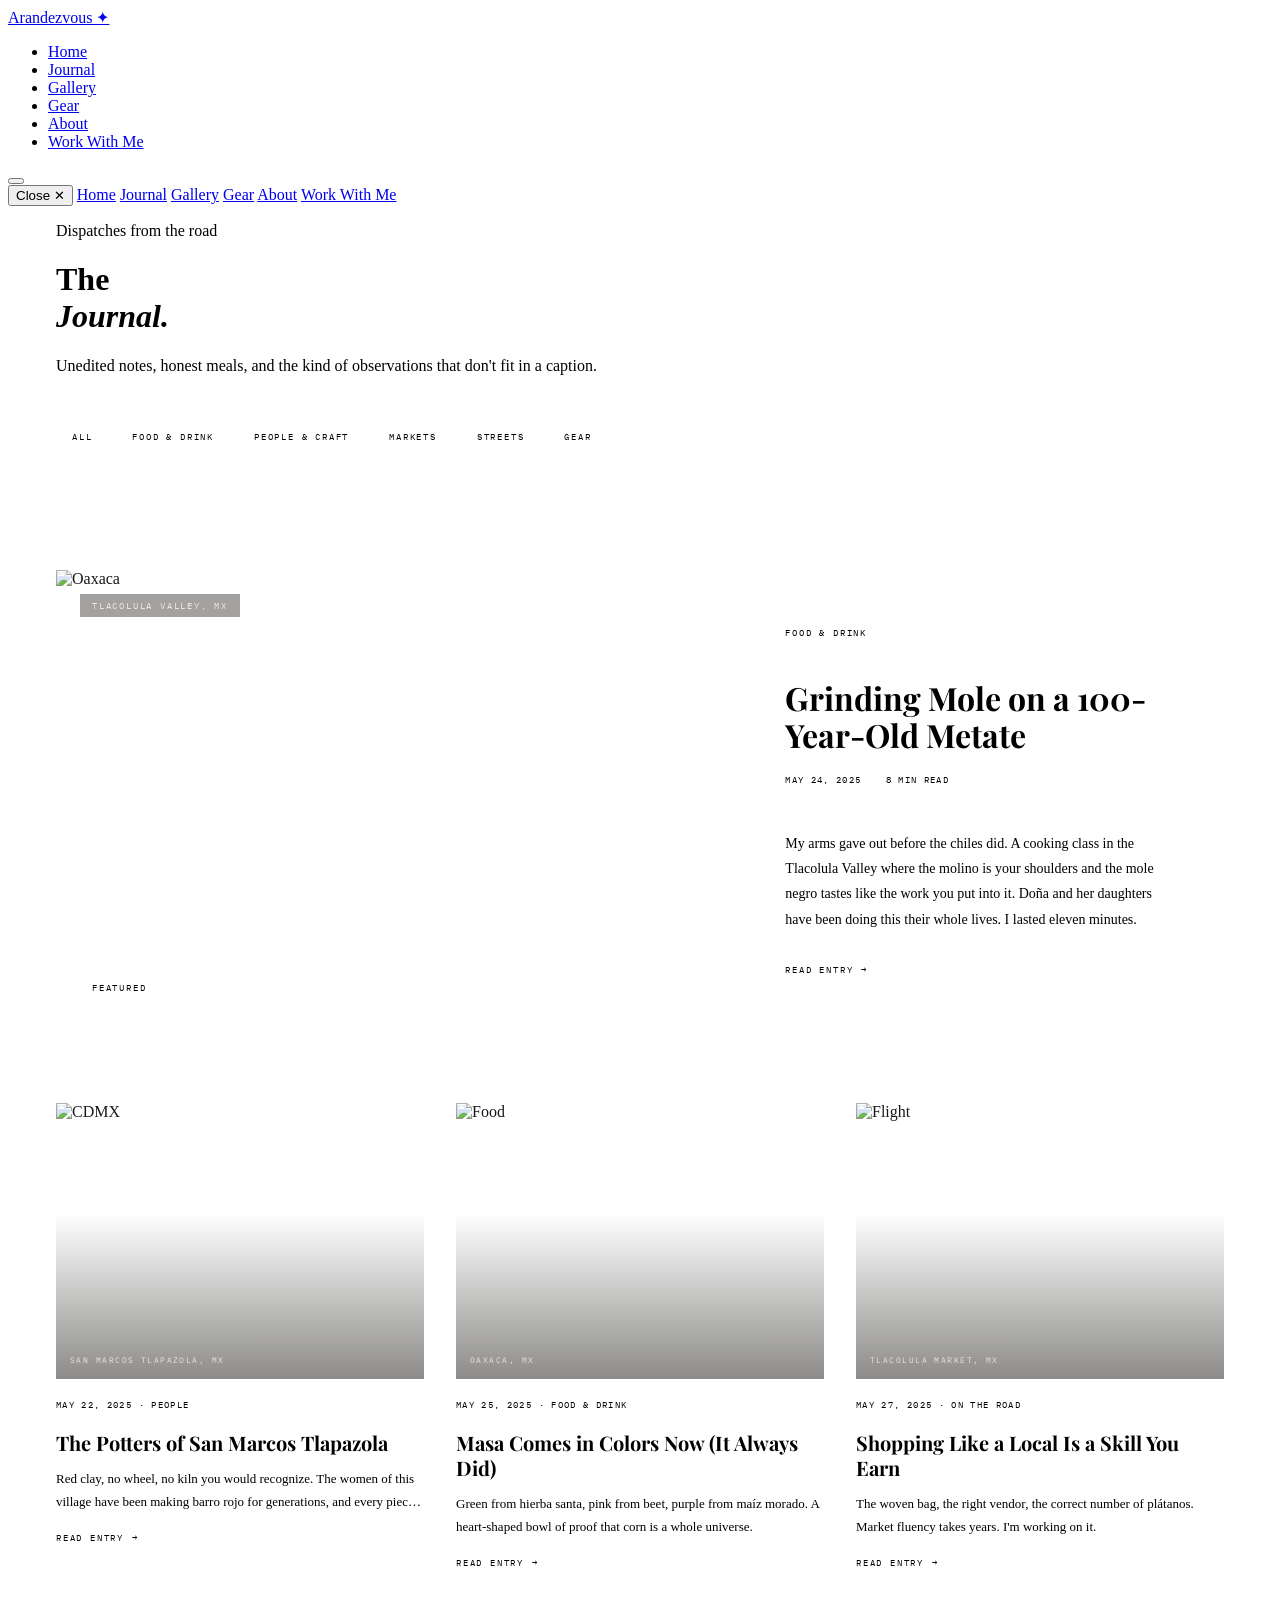
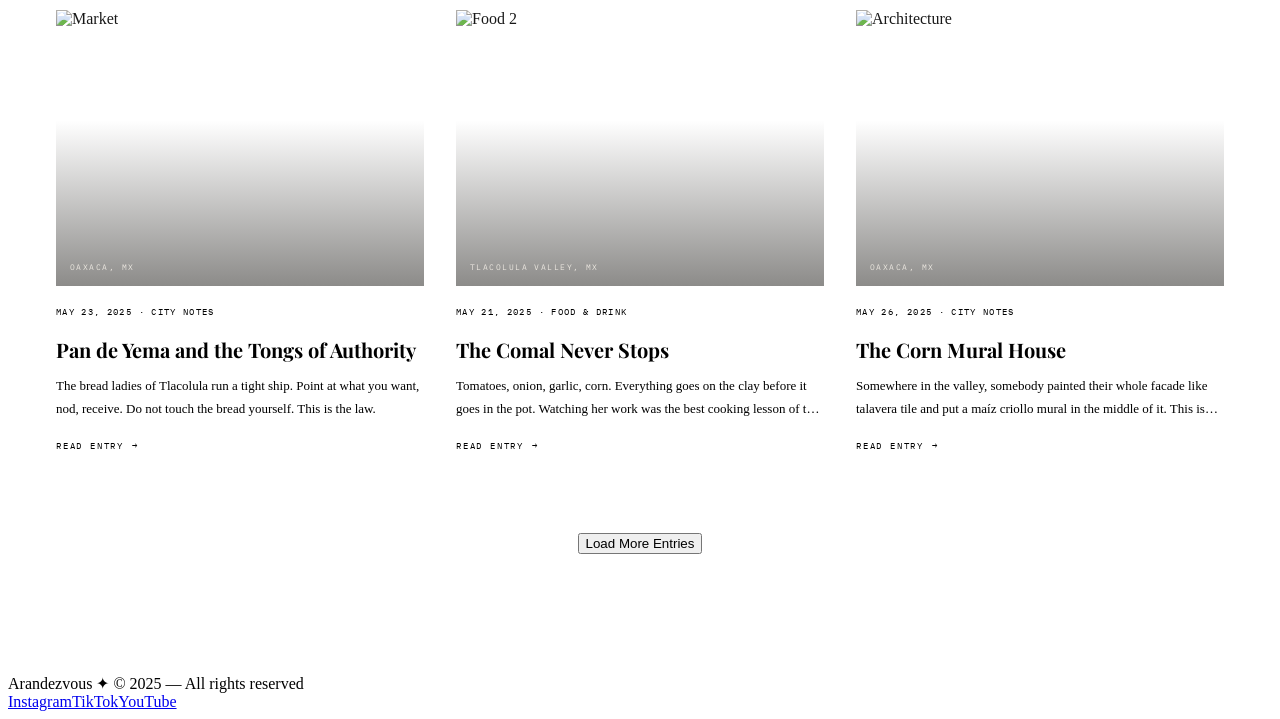
==== blog.html @ ebee60eb "Add files via upload" ====
<!DOCTYPE html>
<html lang="en">
<head>
<meta charset="UTF-8">
<meta name="viewport" content="width=device-width, initial-scale=1.0">
<title>Journal — Arandezvous</title>
<link rel="preconnect" href="https://fonts.googleapis.com">
<link href="https://fonts.googleapis.com/css2?family=Playfair+Display:ital,wght@0,400;0,700;0,900;1,400;1,700&family=IBM+Plex+Mono:wght@300;400&family=IBM+Plex+Sans:wght@300;400&display=swap" rel="stylesheet">
<link rel="stylesheet" href="shared.css">
<style>
  .blog-wrap { max-width: 1304px; margin: 0 auto; padding: 0 48px 120px; }

  /* FILTER BAR */
  .filter-bar {
    display: flex;
    gap: 8px;
    flex-wrap: wrap;
    padding: 32px 0 56px;
    border-bottom: 1px solid var(--light-gray);
    margin-bottom: 64px;
  }
  .filter-btn {
    font-family: 'IBM Plex Mono', monospace;
    font-size: 9px;
    letter-spacing: 0.2em;
    text-transform: uppercase;
    background: transparent;
    color: var(--warm-gray);
    border: 1px solid var(--light-gray);
    padding: 8px 16px;
    cursor: pointer;
    transition: all 0.2s;
  }
  .filter-btn:hover, .filter-btn.active { background: var(--ink); color: var(--paper); border-color: var(--ink); }

  /* FEATURED */
  .blog-featured {
    display: grid;
    grid-template-columns: 1.4fr 1fr;
    gap: 0;
    margin-bottom: 80px;
    border: 1px solid var(--light-gray);
  }
  .blog-featured .feat-image {
    overflow: hidden;
    position: relative;
    background: var(--ink);
  }
  .blog-featured .feat-image img {
    width: 100%; height: 100%;
    object-fit: cover;
    filter: sepia(0.1) contrast(1.05);
    opacity: 0.9;
    transition: transform 0.7s ease;
  }
  .blog-featured:hover .feat-image img { transform: scale(1.03); }
  .feat-location { position: absolute; top: 24px; left: 24px; font-family: 'IBM Plex Mono', monospace; font-size: 9px; letter-spacing: 0.2em; text-transform: uppercase; color: rgba(244,240,232,0.9); background: rgba(26,24,20,0.4); backdrop-filter: blur(4px); padding: 6px 12px; }
  .feat-tag { position: absolute; bottom: 24px; left: 24px; font-family: 'IBM Plex Mono', monospace; font-size: 9px; letter-spacing: 0.2em; text-transform: uppercase; color: var(--paper); background: var(--rust); padding: 6px 12px; }
  .blog-featured .feat-body { padding: 48px; display: flex; flex-direction: column; justify-content: center; background: var(--white); }
  .feat-eyebrow { font-family: 'IBM Plex Mono', monospace; font-size: 9px; letter-spacing: 0.2em; text-transform: uppercase; color: var(--rust); margin-bottom: 16px; }
  .feat-title { font-family: 'Playfair Display', serif; font-size: clamp(24px, 2.5vw, 36px); font-weight: 700; line-height: 1.15; color: var(--ink); margin-bottom: 20px; }
  .feat-excerpt { font-size: 14px; line-height: 1.8; color: var(--warm-gray); margin-bottom: 32px; }
  .feat-meta { display: flex; gap: 24px; align-items: center; margin-bottom: 32px; }
  .feat-date { font-family: 'IBM Plex Mono', monospace; font-size: 9px; letter-spacing: 0.15em; text-transform: uppercase; color: var(--warm-gray); }
  .feat-read-time { font-family: 'IBM Plex Mono', monospace; font-size: 9px; letter-spacing: 0.15em; text-transform: uppercase; color: var(--warm-gray); }
  .read-more { font-family: 'IBM Plex Mono', monospace; font-size: 9px; letter-spacing: 0.2em; text-transform: uppercase; color: var(--rust); text-decoration: none; display: inline-flex; align-items: center; gap: 8px; }
  .read-more::after { content: '→'; transition: transform 0.2s; }
  .read-more:hover::after { transform: translateX(4px); }

  /* GRID */
  .post-grid { display: grid; grid-template-columns: repeat(3, 1fr); gap: 40px 32px; margin-bottom: 80px; }
  .post-card { cursor: pointer; }
  .post-card:hover .post-img img { transform: scale(1.04); }
  .post-img { aspect-ratio: 4/3; overflow: hidden; position: relative; background: var(--ink); margin-bottom: 20px; }
  .post-img img { width: 100%; height: 100%; object-fit: cover; filter: sepia(0.08) contrast(1.05); opacity: 0.9; transition: transform 0.6s ease; }
  .post-img-overlay { position: absolute; inset: 0; background: linear-gradient(to top, rgba(26,24,20,0.5) 0%, transparent 60%); }
  .post-loc { position: absolute; bottom: 14px; left: 14px; font-family: 'IBM Plex Mono', monospace; font-size: 8px; letter-spacing: 0.18em; text-transform: uppercase; color: rgba(244,240,232,0.9); }
  .post-date { font-family: 'IBM Plex Mono', monospace; font-size: 9px; letter-spacing: 0.15em; text-transform: uppercase; color: var(--warm-gray); margin-bottom: 10px; }
  .post-title { font-family: 'Playfair Display', serif; font-size: 20px; font-weight: 700; line-height: 1.25; color: var(--ink); margin-bottom: 12px; }
  .post-excerpt { font-size: 13px; line-height: 1.75; color: var(--warm-gray); display: -webkit-box; -webkit-line-clamp: 2; -webkit-box-orient: vertical; overflow: hidden; margin-bottom: 14px; }

  /* LOAD MORE */
  .load-more-row { text-align: center; }

  @media (max-width: 900px) {
    .blog-wrap { padding: 0 24px 80px; }
    .blog-featured { grid-template-columns: 1fr; }
    .blog-featured .feat-image { height: 260px; }
    .blog-featured .feat-body { padding: 32px; }
    .post-grid { grid-template-columns: 1fr; gap: 40px; }
  }
</style>
</head>
<body>

<nav id="main-nav">
  <a href="index.html" class="nav-logo">Arandezvous ✦</a>
  <ul class="nav-links">
    <li><a href="index.html">Home</a></li>
    <li><a href="blog.html" class="active">Journal</a></li>
    <li><a href="gallery.html">Gallery</a></li>
    <li><a href="gear.html">Gear</a></li>
    <li><a href="about.html">About</a></li>
    <li><a href="work.html">Work With Me</a></li>
  </ul>
  <button class="nav-hamburger" id="hamburger"><span></span><span></span><span></span></button>
</nav>

<div class="mobile-menu" id="mobile-menu">
  <button class="mobile-menu-close" id="menu-close">Close ✕</button>
  <a href="index.html">Home</a>
  <a href="blog.html">Journal</a>
  <a href="gallery.html">Gallery</a>
  <a href="gear.html">Gear</a>
  <a href="about.html">About</a>
  <a href="work.html">Work With Me</a>
</div>

<div class="blog-wrap">
  <div class="page-header" style="padding-left:0;padding-right:0;">
    <p class="page-header-eyebrow">Dispatches from the road</p>
    <h1 class="page-header-title">The<br><em>Journal.</em></h1>
    <p class="page-header-sub">Unedited notes, honest meals, and the kind of observations that don't fit in a caption.</p>
  </div>

  <div class="filter-bar">
    <button class="filter-btn active">All</button>
    <button class="filter-btn">Food & Drink</button>
    <button class="filter-btn">People & Craft</button>
    <button class="filter-btn">Markets</button>
    <button class="filter-btn">Streets</button>
    <button class="filter-btn">Gear</button>
  </div>

  <!-- FEATURED -->
  <div class="blog-featured">
    <div class="feat-image">
      <img src="photos/DSCF0876.jpg" alt="Oaxaca" />
      <div class="feat-location">Tlacolula Valley, MX</div>
      <div class="feat-tag">Featured</div>
    </div>
    <div class="feat-body">
      <p class="feat-eyebrow">Food & Drink</p>
      <h2 class="feat-title">Grinding Mole on a 100-Year-Old Metate</h2>
      <div class="feat-meta">
        <span class="feat-date">May 24, 2025</span>
        <span class="feat-read-time">8 min read</span>
      </div>
      <p class="feat-excerpt">My arms gave out before the chiles did. A cooking class in the Tlacolula Valley where the molino is your shoulders and the mole negro tastes like the work you put into it. Doña and her daughters have been doing this their whole lives. I lasted eleven minutes.</p>
      <a href="#" class="read-more">Read Entry</a>
    </div>
  </div>

  <!-- POST GRID -->
  <div class="post-grid" id="post-grid">

    <article class="post-card">
      <div class="post-img">
        <img src="photos/DSCF0949.jpg" alt="CDMX" />
        <div class="post-img-overlay"></div>
        <span class="post-loc">San Marcos Tlapazola, MX</span>
      </div>
      <p class="post-date">May 22, 2025 · People</p>
      <h3 class="post-title">The Potters of San Marcos Tlapazola</h3>
      <p class="post-excerpt">Red clay, no wheel, no kiln you would recognize. The women of this village have been making barro rojo for generations, and every piece passes through at least six hands.</p>
      <a href="#" class="read-more">Read Entry</a>
    </article>

    <article class="post-card">
      <div class="post-img">
        <img src="photos/DSCF0809.jpg" alt="Food" />
        <div class="post-img-overlay"></div>
        <span class="post-loc">Oaxaca, MX</span>
      </div>
      <p class="post-date">May 25, 2025 · Food & Drink</p>
      <h3 class="post-title">Masa Comes in Colors Now (It Always Did)</h3>
      <p class="post-excerpt">Green from hierba santa, pink from beet, purple from maíz morado. A heart-shaped bowl of proof that corn is a whole universe.</p>
      <a href="#" class="read-more">Read Entry</a>
    </article>

    <article class="post-card">
      <div class="post-img">
        <img src="photos/DSCF0740.jpg" alt="Flight" />
        <div class="post-img-overlay"></div>
        <span class="post-loc">Tlacolula Market, MX</span>
      </div>
      <p class="post-date">May 27, 2025 · On the Road</p>
      <h3 class="post-title">Shopping Like a Local Is a Skill You Earn</h3>
      <p class="post-excerpt">The woven bag, the right vendor, the correct number of plátanos. Market fluency takes years. I'm working on it.</p>
      <a href="#" class="read-more">Read Entry</a>
    </article>

    <article class="post-card">
      <div class="post-img">
        <img src="photos/DSCF0709.jpg" alt="Market" />
        <div class="post-img-overlay"></div>
        <span class="post-loc">Oaxaca, MX</span>
      </div>
      <p class="post-date">May 23, 2025 · City Notes</p>
      <h3 class="post-title">Pan de Yema and the Tongs of Authority</h3>
      <p class="post-excerpt">The bread ladies of Tlacolula run a tight ship. Point at what you want, nod, receive. Do not touch the bread yourself. This is the law.</p>
      <a href="#" class="read-more">Read Entry</a>
    </article>

    <article class="post-card">
      <div class="post-img">
        <img src="photos/DSCF0817.jpg" alt="Food 2" />
        <div class="post-img-overlay"></div>
        <span class="post-loc">Tlacolula Valley, MX</span>
      </div>
      <p class="post-date">May 21, 2025 · Food & Drink</p>
      <h3 class="post-title">The Comal Never Stops</h3>
      <p class="post-excerpt">Tomatoes, onion, garlic, corn. Everything goes on the clay before it goes in the pot. Watching her work was the best cooking lesson of the trip.</p>
      <a href="#" class="read-more">Read Entry</a>
    </article>

    <article class="post-card">
      <div class="post-img">
        <img src="photos/DSCF0762.jpg" alt="Architecture" />
        <div class="post-img-overlay"></div>
        <span class="post-loc">Oaxaca, MX</span>
      </div>
      <p class="post-date">May 26, 2025 · City Notes</p>
      <h3 class="post-title">The Corn Mural House</h3>
      <p class="post-excerpt">Somewhere in the valley, somebody painted their whole facade like talavera tile and put a maíz criollo mural in the middle of it. This is why you walk.</p>
      <a href="#" class="read-more">Read Entry</a>
    </article>

  </div>

  <div class="load-more-row">
    <button class="btn-ghost">Load More Entries</button>
  </div>
</div>

<footer>
  <span class="footer-logo">Arandezvous ✦</span>
  <span class="footer-copy">© 2025 — All rights reserved</span>
  <div class="footer-social">
    <a href="#">Instagram</a><a href="#">TikTok</a><a href="#">YouTube</a>
  </div>
</footer>

<script>
  document.querySelectorAll('.filter-btn').forEach(btn => {
    btn.addEventListener('click', () => {
      document.querySelectorAll('.filter-btn').forEach(b => b.classList.remove('active'));
      btn.classList.add('active');
    });
  });
  document.getElementById('hamburger').addEventListener('click', () => document.getElementById('mobile-menu').classList.add('open'));
  document.getElementById('menu-close').addEventListener('click', () => document.getElementById('mobile-menu').classList.remove('open'));
</script>
</body>
</html>
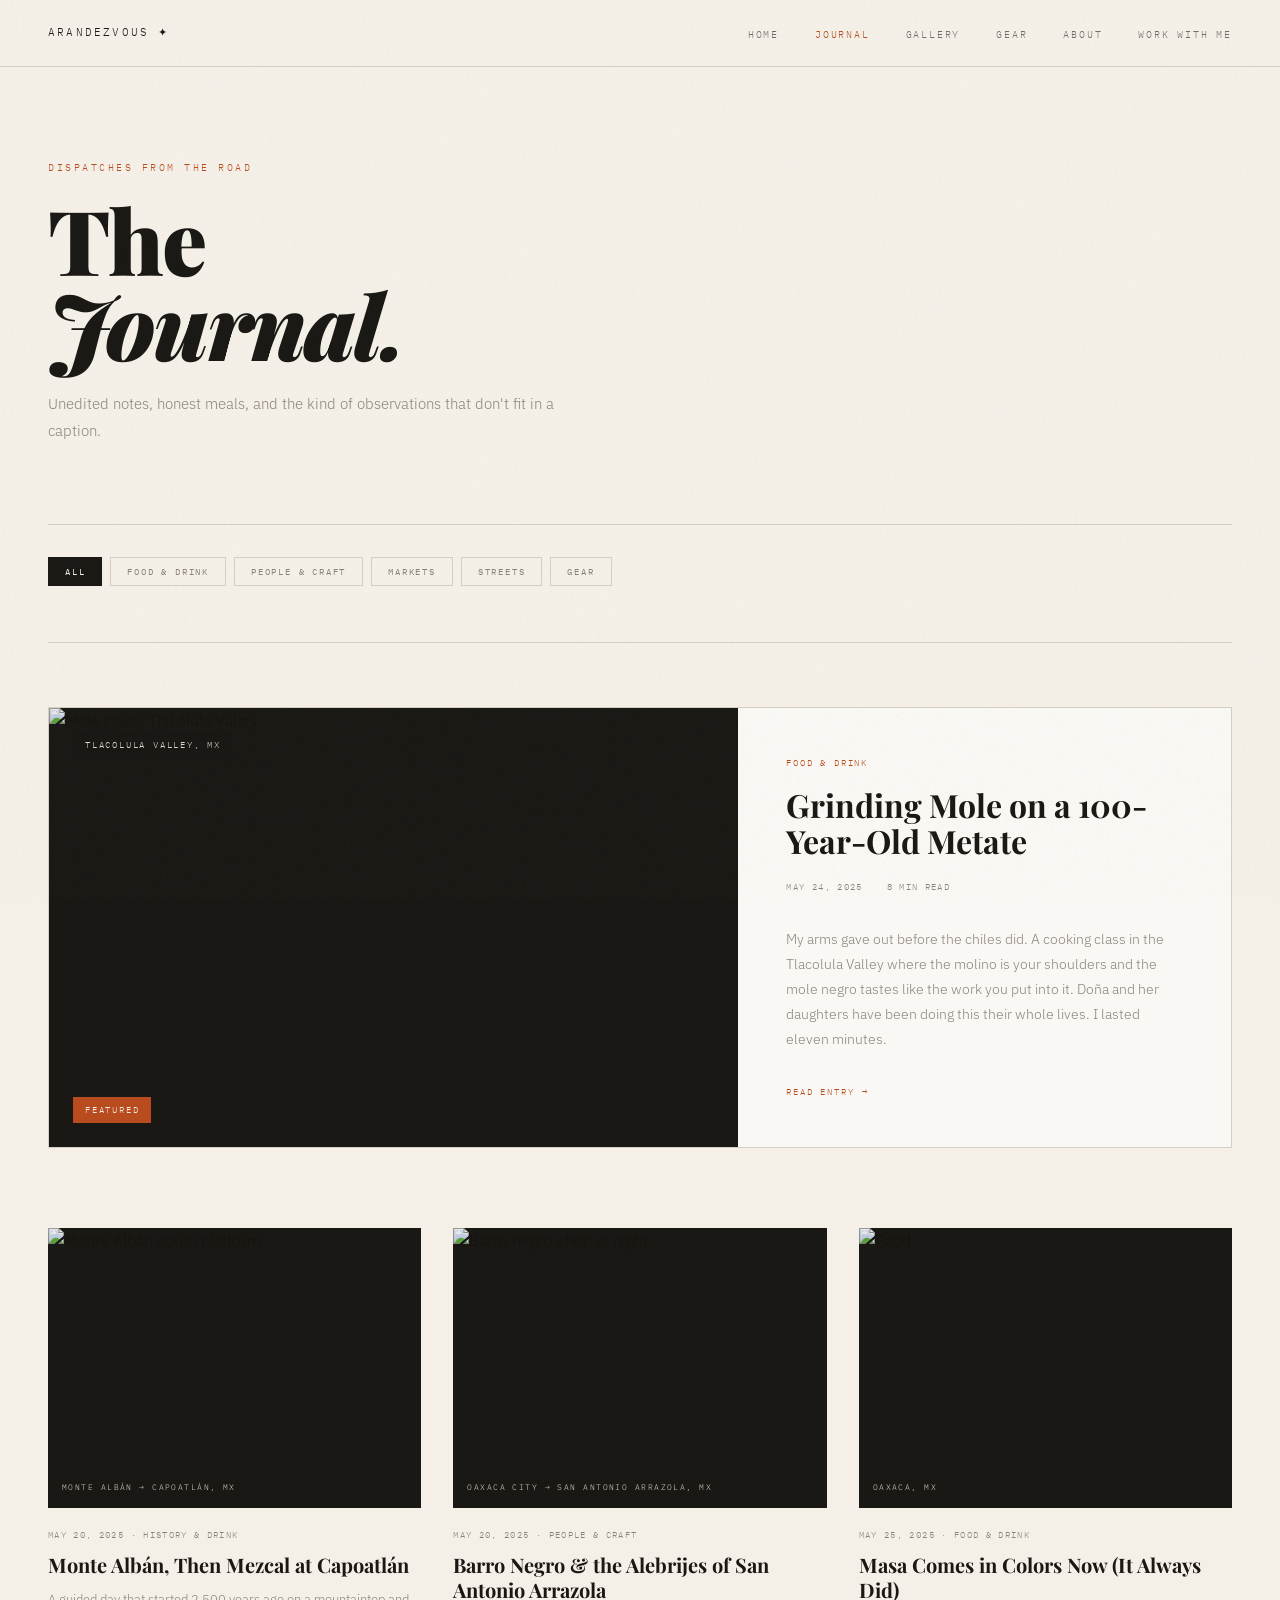
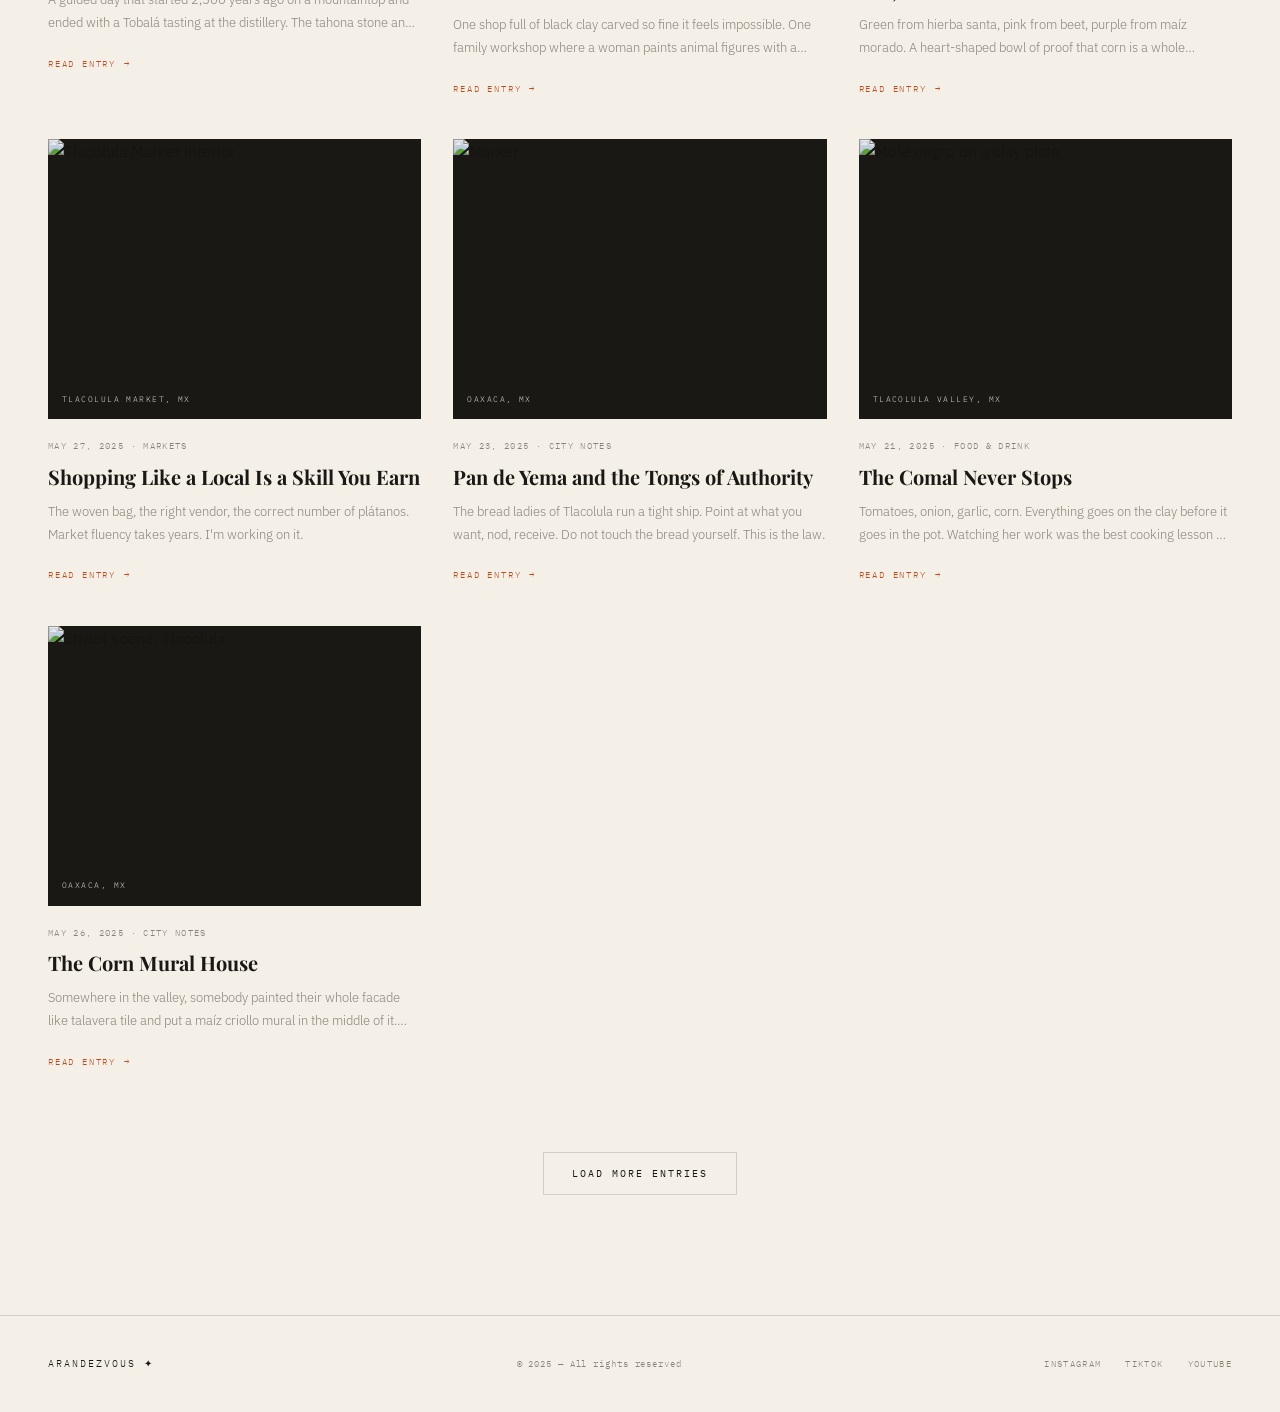
==== commit 17c75539: "Add files via upload" ====
--- a/blog.html
+++ b/blog.html
@@ -135,7 +135,7 @@
   <!-- FEATURED -->
   <div class="blog-featured">
     <div class="feat-image">
-      <img src="photos/DSCF0876.jpg" alt="Oaxaca" />
+      <img src="photos/zapotec-22.jpg" alt="Mole class, Tlacolula Valley" />
       <div class="feat-location">Tlacolula Valley, MX</div>
       <div class="feat-tag">Featured</div>
     </div>
@@ -156,13 +156,25 @@
 
     <article class="post-card">
       <div class="post-img">
-        <img src="photos/DSCF0949.jpg" alt="CDMX" />
-        <div class="post-img-overlay"></div>
-        <span class="post-loc">San Marcos Tlapazola, MX</span>
-      </div>
-      <p class="post-date">May 22, 2025 · People</p>
-      <h3 class="post-title">The Potters of San Marcos Tlapazola</h3>
-      <p class="post-excerpt">Red clay, no wheel, no kiln you would recognize. The women of this village have been making barro rojo for generations, and every piece passes through at least six hands.</p>
+        <img src="photos/monte-01.jpg" alt="Monte Albán south platform" />
+        <div class="post-img-overlay"></div>
+        <span class="post-loc">Monte Albán → Capoatlán, MX</span>
+      </div>
+      <p class="post-date">May 20, 2025 · History & Drink</p>
+      <h3 class="post-title">Monte Albán, Then Mezcal at Capoatlán</h3>
+      <p class="post-excerpt">A guided day that started 2,500 years ago on a mountaintop and ended with a Tobalá tasting at the distillery. The tahona stone and the stone glyphs aren't as different as you'd think. Both are about time doing its work.</p>
+      <a href="#" class="read-more">Read Entry</a>
+    </article>
+
+    <article class="post-card">
+      <div class="post-img">
+        <img src="photos/monte-50.jpg" alt="Barro negro shop at night" />
+        <div class="post-img-overlay"></div>
+        <span class="post-loc">Oaxaca City → San Antonio Arrazola, MX</span>
+      </div>
+      <p class="post-date">May 20, 2025 · People & Craft</p>
+      <h3 class="post-title">Barro Negro & the Alebrijes of San Antonio Arrazola</h3>
+      <p class="post-excerpt">One shop full of black clay carved so fine it feels impossible. One family workshop where a woman paints animal figures with a brush smaller than my finger. Two things that have no business existing and somehow do.</p>
       <a href="#" class="read-more">Read Entry</a>
     </article>
 
@@ -180,11 +192,11 @@
 
     <article class="post-card">
       <div class="post-img">
-        <img src="photos/DSCF0740.jpg" alt="Flight" />
+        <img src="photos/zapotec-05.jpg" alt="Tlacolula Market interior" />
         <div class="post-img-overlay"></div>
         <span class="post-loc">Tlacolula Market, MX</span>
       </div>
-      <p class="post-date">May 27, 2025 · On the Road</p>
+      <p class="post-date">May 27, 2025 · Markets</p>
       <h3 class="post-title">Shopping Like a Local Is a Skill You Earn</h3>
       <p class="post-excerpt">The woven bag, the right vendor, the correct number of plátanos. Market fluency takes years. I'm working on it.</p>
       <a href="#" class="read-more">Read Entry</a>
@@ -204,19 +216,19 @@
 
     <article class="post-card">
       <div class="post-img">
-        <img src="photos/DSCF0817.jpg" alt="Food 2" />
+        <img src="photos/zapotec-40.jpg" alt="Mole negro on a clay plate" />
         <div class="post-img-overlay"></div>
         <span class="post-loc">Tlacolula Valley, MX</span>
       </div>
       <p class="post-date">May 21, 2025 · Food & Drink</p>
       <h3 class="post-title">The Comal Never Stops</h3>
-      <p class="post-excerpt">Tomatoes, onion, garlic, corn. Everything goes on the clay before it goes in the pot. Watching her work was the best cooking lesson of the trip.</p>
-      <a href="#" class="read-more">Read Entry</a>
-    </article>
-
-    <article class="post-card">
-      <div class="post-img">
-        <img src="photos/DSCF0762.jpg" alt="Architecture" />
+      <p class="post-excerpt">Tomatoes, onion, garlic, corn. Everything goes on the clay before it goes in the pot. Watching her work was the best cooking lesson of the trip. Then we ate.</p>
+      <a href="#" class="read-more">Read Entry</a>
+    </article>
+
+    <article class="post-card">
+      <div class="post-img">
+        <img src="photos/zapotec-14.jpg" alt="Street scene, Tlacolula" />
         <div class="post-img-overlay"></div>
         <span class="post-loc">Oaxaca, MX</span>
       </div>
--- a/shared.css
+++ b/shared.css
@@ -0,0 +1,274 @@
+*, *::before, *::after { box-sizing: border-box; margin: 0; padding: 0; }
+
+:root {
+  --ink: #1a1814;
+  --paper: #f4f0e8;
+  --cream: #ede8dc;
+  --rust: #b84c1e;
+  --warm-gray: #8a8278;
+  --light-gray: #d4cfc6;
+  --white: #faf8f4;
+}
+
+html { scroll-behavior: smooth; }
+
+body {
+  background: var(--paper);
+  color: var(--ink);
+  font-family: 'IBM Plex Sans', sans-serif;
+  font-weight: 300;
+  line-height: 1.6;
+  overflow-x: hidden;
+}
+
+body::before {
+  content: '';
+  position: fixed;
+  inset: 0;
+  background-image: url("data:image/svg+xml,%3Csvg viewBox='0 0 256 256' xmlns='http://www.w3.org/2000/svg'%3E%3Cfilter id='noise'%3E%3CfeTurbulence type='fractalNoise' baseFrequency='0.9' numOctaves='4' stitchTiles='stitch'/%3E%3C/filter%3E%3Crect width='100%25' height='100%25' filter='url(%23noise)' opacity='0.04'/%3E%3C/svg%3E");
+  pointer-events: none;
+  z-index: 1000;
+  opacity: 0.5;
+}
+
+/* NAV */
+nav {
+  position: fixed;
+  top: 0; left: 0; right: 0;
+  z-index: 100;
+  display: flex;
+  justify-content: space-between;
+  align-items: center;
+  padding: 20px 48px;
+  background: var(--paper);
+  border-bottom: 1px solid var(--light-gray);
+  transition: background 0.4s ease;
+}
+nav.transparent {
+  background: transparent;
+  border-bottom: none;
+  mix-blend-mode: multiply;
+}
+nav.transparent.scrolled {
+  background: var(--paper);
+  mix-blend-mode: normal;
+  border-bottom: 1px solid var(--light-gray);
+}
+.nav-logo {
+  font-family: 'IBM Plex Mono', monospace;
+  font-size: 11px;
+  letter-spacing: 0.2em;
+  text-transform: uppercase;
+  color: var(--ink);
+  text-decoration: none;
+}
+.nav-links {
+  display: flex;
+  gap: 36px;
+  list-style: none;
+}
+.nav-links a {
+  font-family: 'IBM Plex Mono', monospace;
+  font-size: 10px;
+  letter-spacing: 0.18em;
+  text-transform: uppercase;
+  color: var(--ink);
+  text-decoration: none;
+  transition: color 0.2s;
+  opacity: 0.6;
+}
+.nav-links a:hover,
+.nav-links a.active { color: var(--rust); opacity: 1; }
+
+/* HAMBURGER */
+.nav-hamburger {
+  display: none;
+  flex-direction: column;
+  gap: 5px;
+  cursor: pointer;
+  background: none;
+  border: none;
+  padding: 4px;
+}
+.nav-hamburger span {
+  display: block;
+  width: 24px;
+  height: 1px;
+  background: var(--ink);
+  transition: all 0.3s;
+}
+.mobile-menu {
+  display: none;
+  position: fixed;
+  inset: 0;
+  background: var(--paper);
+  z-index: 99;
+  flex-direction: column;
+  justify-content: center;
+  align-items: center;
+  gap: 40px;
+}
+.mobile-menu.open { display: flex; }
+.mobile-menu a {
+  font-family: 'Playfair Display', serif;
+  font-size: 36px;
+  font-weight: 700;
+  color: var(--ink);
+  text-decoration: none;
+  transition: color 0.2s;
+}
+.mobile-menu a:hover { color: var(--rust); }
+.mobile-menu-close {
+  position: absolute;
+  top: 24px;
+  right: 48px;
+  font-family: 'IBM Plex Mono', monospace;
+  font-size: 11px;
+  letter-spacing: 0.2em;
+  text-transform: uppercase;
+  background: none;
+  border: none;
+  cursor: pointer;
+  color: var(--warm-gray);
+}
+
+/* PAGE HEADER */
+.page-header {
+  padding: 160px 48px 80px;
+  border-bottom: 1px solid var(--light-gray);
+  max-width: 1304px;
+  margin: 0 auto;
+}
+.page-header-eyebrow {
+  font-family: 'IBM Plex Mono', monospace;
+  font-size: 10px;
+  letter-spacing: 0.25em;
+  text-transform: uppercase;
+  color: var(--rust);
+  margin-bottom: 20px;
+}
+.page-header-title {
+  font-family: 'Playfair Display', serif;
+  font-size: clamp(48px, 7vw, 96px);
+  font-weight: 900;
+  line-height: 0.95;
+  letter-spacing: -0.02em;
+}
+.page-header-title em { font-style: italic; }
+.page-header-sub {
+  font-size: 15px;
+  line-height: 1.8;
+  color: var(--warm-gray);
+  max-width: 520px;
+  margin-top: 24px;
+}
+
+/* SECTION HEADER */
+.section-header {
+  display: flex;
+  align-items: baseline;
+  gap: 24px;
+  margin-bottom: 56px;
+}
+.section-label {
+  font-family: 'IBM Plex Mono', monospace;
+  font-size: 10px;
+  letter-spacing: 0.25em;
+  text-transform: uppercase;
+  color: var(--rust);
+  white-space: nowrap;
+}
+.section-title {
+  font-family: 'Playfair Display', serif;
+  font-size: clamp(24px, 3vw, 40px);
+  font-weight: 700;
+  line-height: 1.1;
+}
+.section-line {
+  flex: 1;
+  height: 1px;
+  background: var(--light-gray);
+  margin-bottom: 4px;
+}
+
+/* BUTTONS */
+.btn-primary {
+  font-family: 'IBM Plex Mono', monospace;
+  font-size: 10px;
+  letter-spacing: 0.2em;
+  text-transform: uppercase;
+  background: var(--ink);
+  color: var(--paper);
+  padding: 14px 28px;
+  border: none;
+  cursor: pointer;
+  text-decoration: none;
+  display: inline-block;
+  transition: background 0.2s;
+}
+.btn-primary:hover { background: var(--rust); }
+.btn-ghost {
+  font-family: 'IBM Plex Mono', monospace;
+  font-size: 10px;
+  letter-spacing: 0.2em;
+  text-transform: uppercase;
+  background: transparent;
+  color: var(--ink);
+  padding: 14px 28px;
+  border: 1px solid var(--light-gray);
+  cursor: pointer;
+  text-decoration: none;
+  display: inline-block;
+  transition: border-color 0.2s, color 0.2s;
+}
+.btn-ghost:hover { border-color: var(--rust); color: var(--rust); }
+
+/* FOOTER */
+footer {
+  border-top: 1px solid var(--light-gray);
+  padding: 40px 48px;
+  display: flex;
+  justify-content: space-between;
+  align-items: center;
+  margin-top: auto;
+}
+.footer-logo {
+  font-family: 'IBM Plex Mono', monospace;
+  font-size: 10px;
+  letter-spacing: 0.2em;
+  text-transform: uppercase;
+  color: var(--ink);
+}
+.footer-copy {
+  font-family: 'IBM Plex Mono', monospace;
+  font-size: 9px;
+  letter-spacing: 0.1em;
+  color: var(--warm-gray);
+}
+.footer-social {
+  display: flex;
+  gap: 24px;
+}
+.footer-social a {
+  font-family: 'IBM Plex Mono', monospace;
+  font-size: 9px;
+  letter-spacing: 0.15em;
+  text-transform: uppercase;
+  color: var(--warm-gray);
+  text-decoration: none;
+  transition: color 0.2s;
+}
+.footer-social a:hover { color: var(--rust); }
+
+@keyframes fadein {
+  from { opacity: 0; transform: translateY(12px); }
+  to   { opacity: 1; transform: translateY(0); }
+}
+
+@media (max-width: 900px) {
+  nav { padding: 20px 24px; }
+  .nav-links { display: none; }
+  .nav-hamburger { display: flex; }
+  .page-header { padding: 120px 24px 60px; }
+  footer { flex-direction: column; gap: 20px; text-align: center; padding: 40px 24px; }
+}
